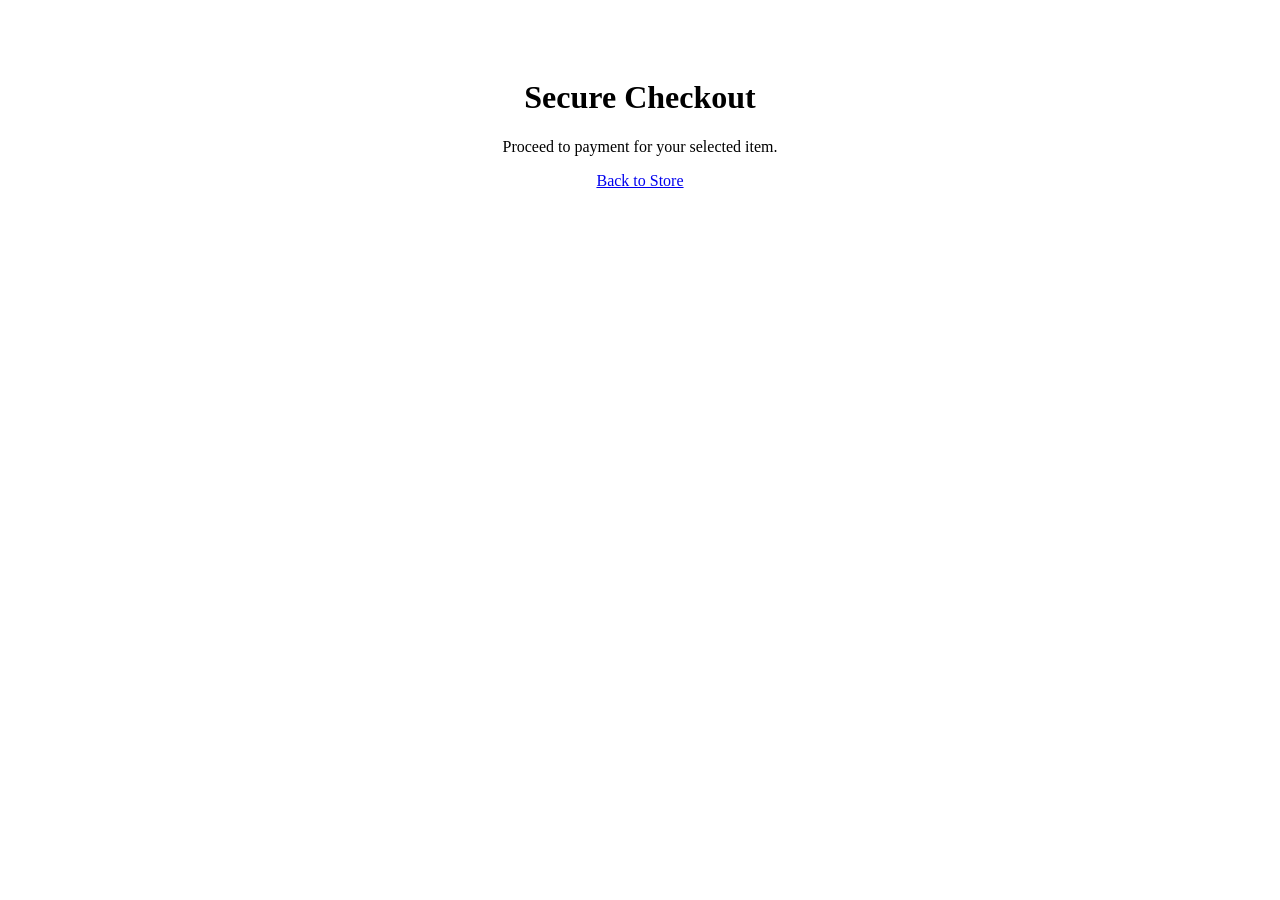
==== payments.html @ 19c26422 "Add payments.html for secure checkout page" ====
<!DOCTYPE html>
<html>
<head>
    <link rel="stylesheet" href="style.css">
</head>
<body>
    <div class="container" style="text-align: center; padding-top: 50px;">
        <h1>Secure Checkout</h1>
        <p>Proceed to payment for your selected item.</p>
        <a href="index.html" class="btn">Back to Store</a>
    </div>
</body>
</html>
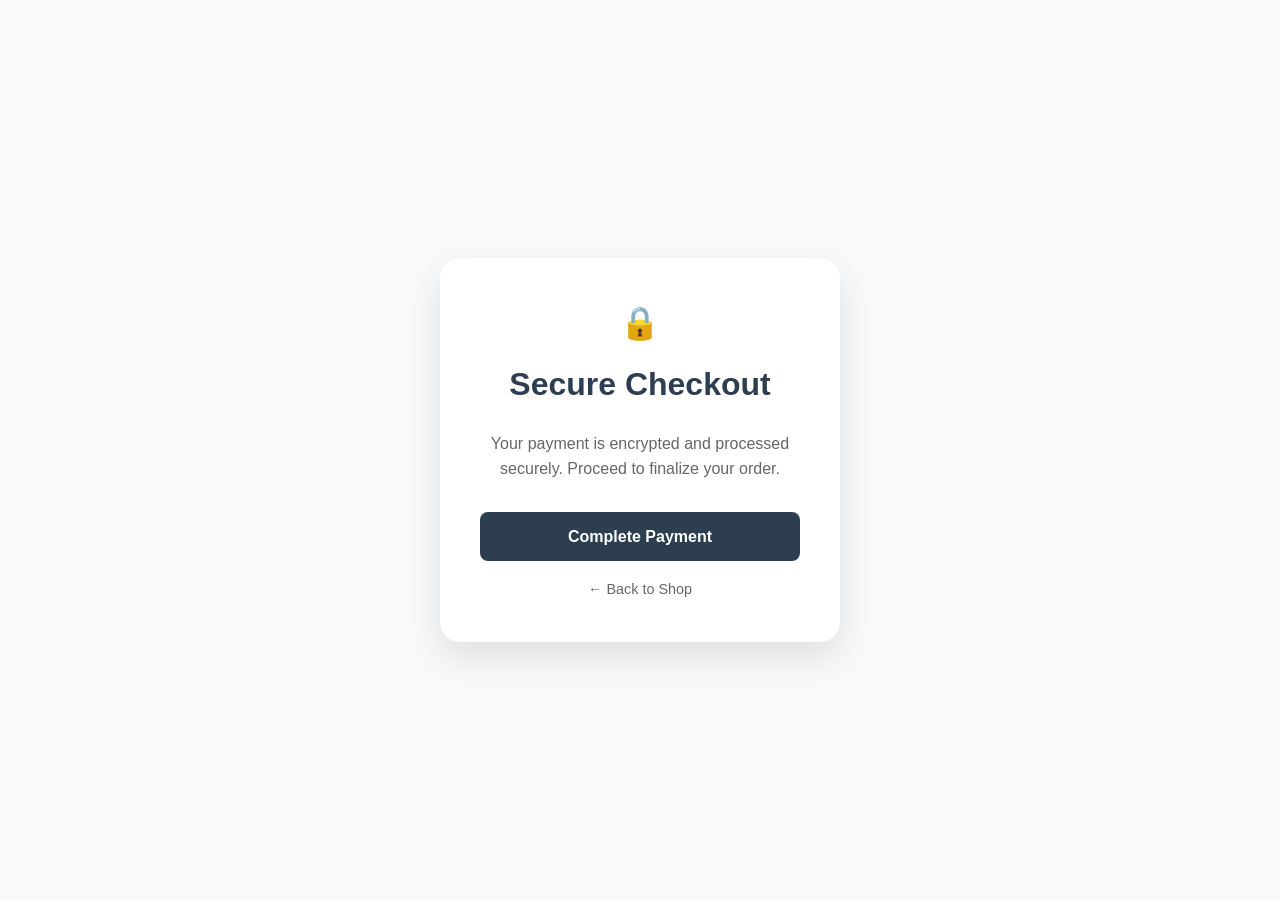
==== commit cc52d3da: "Update payments.html" ====
--- a/payments.html
+++ b/payments.html
@@ -1,13 +1,37 @@
 <!DOCTYPE html>
-<html>
+<html lang="en">
 <head>
+    <meta charset="UTF-8">
+    <meta name="viewport" content="width=device-width, initial-scale=1.0">
+    <title>Secure Checkout</title>
     <link rel="stylesheet" href="style.css">
+    <style>
+        /* Extra styles to match the store page */
+        body { display: flex; justify-content: center; align-items: center; min-height: 100vh; }
+        .checkout-card { 
+            background: #fff; 
+            padding: 40px; 
+            border-radius: 20px; 
+            box-shadow: 0 15px 35px rgba(0,0,0,0.1); 
+            text-align: center; 
+            max-width: 400px; 
+            width: 100%; 
+        }
+        .checkout-card h1 { margin-bottom: 20px; color: #2c3e50; }
+        .checkout-card p { margin-bottom: 30px; color: #666; }
+        .lock-icon { font-size: 2rem; margin-bottom: 10px; color: #27ae60; }
+    </style>
 </head>
 <body>
-    <div class="container" style="text-align: center; padding-top: 50px;">
+
+    <div class="checkout-card">
+        <div class="lock-icon">🔒</div>
         <h1>Secure Checkout</h1>
-        <p>Proceed to payment for your selected item.</p>
-        <a href="index.html" class="btn">Back to Store</a>
+        <p>Your payment is encrypted and processed securely. Proceed to finalize your order.</p>
+        
+        <a href="https://buy.stripe.com/your-link-here" class="btn" style="margin-bottom: 15px; display: block;">Complete Payment</a>
+        <a href="index.html" style="color: #666; text-decoration: none; font-size: 0.9rem;">← Back to Shop</a>
     </div>
+
 </body>
 </html>
--- a/style.css
+++ b/style.css
@@ -0,0 +1,47 @@
+* { margin: 0; padding: 0; box-sizing: border-box; }
+body { font-family: 'Segoe UI', sans-serif; background-color: #f8f9fa; color: #333; line-height: 1.6; }
+
+header { padding: 40px 20px; text-align: center; background: #fff; box-shadow: 0 2px 5px rgba(0,0,0,0.05); margin-bottom: 30px; }
+
+.container { 
+    display: grid; 
+    grid-template-columns: repeat(auto-fill, minmax(280px, 1fr)); 
+    gap: 30px; 
+    max-width: 1100px; 
+    margin: 0 auto; 
+    padding: 0 20px;
+}
+
+.card { 
+    background: #fff; 
+    padding: 20px; 
+    border-radius: 16px; 
+    box-shadow: 0 10px 20px rgba(0,0,0,0.08); 
+    text-align: center;
+    transition: transform 0.3s ease;
+}
+
+.card:hover { transform: translateY(-5px); }
+
+.card img { 
+    width: 100%; 
+    height: 220px; 
+    object-fit: cover; 
+    border-radius: 12px; 
+    margin-bottom: 15px; 
+}
+
+.card h3 { margin-bottom: 8px; font-size: 1.4rem; }
+.desc { color: #666; font-size: 0.95rem; margin-bottom: 15px; min-height: 40px; }
+.price { font-size: 1.25rem; font-weight: bold; color: #2ecc71; margin-bottom: 20px; }
+
+.btn { 
+    display: block; 
+    background: #2c3e50; 
+    color: #fff; 
+    padding: 12px; 
+    border-radius: 8px; 
+    text-decoration: none; 
+    font-weight: 600;
+}
+.btn:hover { background: #1a252f; }
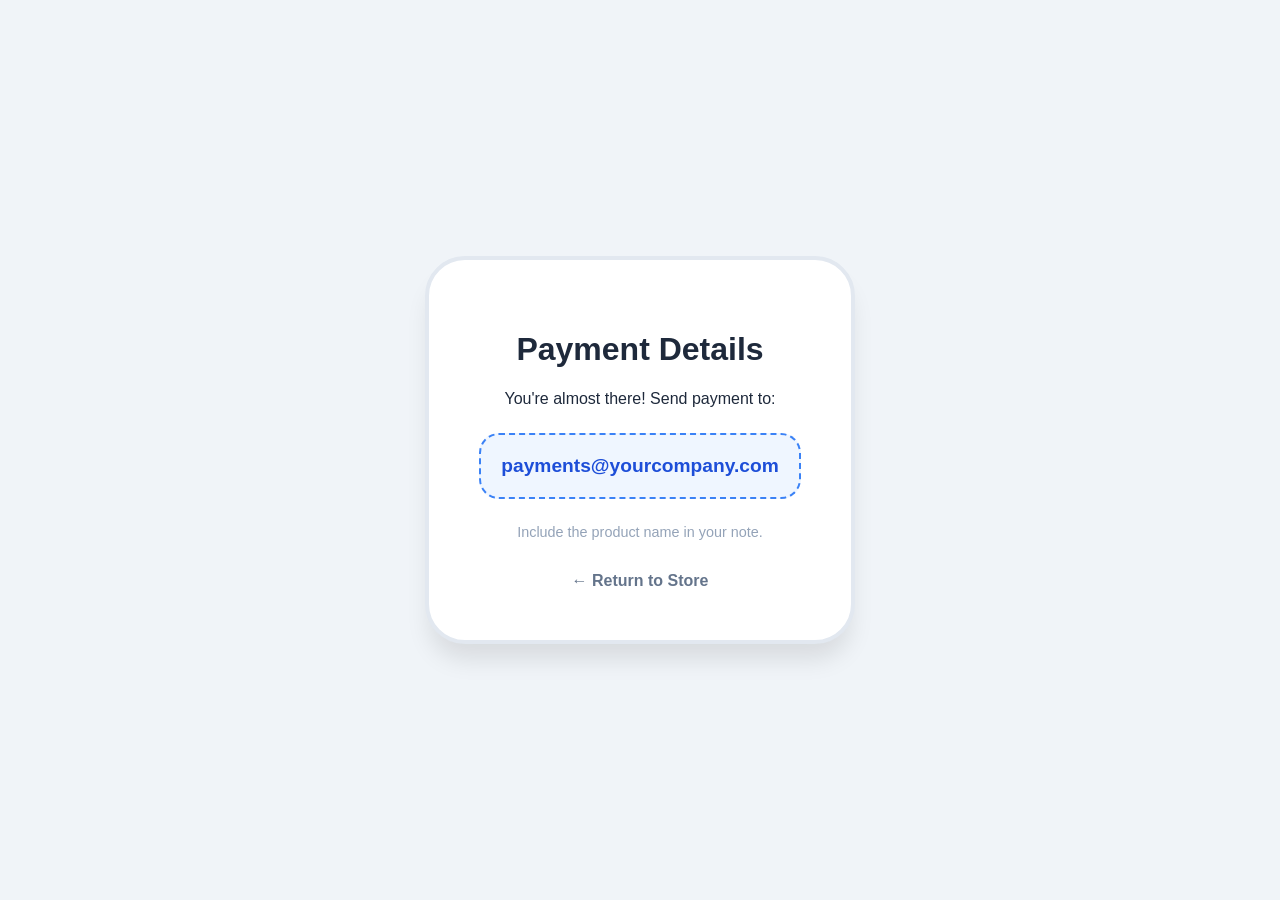
==== commit 7c758a19: "Revamp payment page layout and styles" ====
--- a/payments.html
+++ b/payments.html
@@ -2,36 +2,22 @@
 <html lang="en">
 <head>
     <meta charset="UTF-8">
-    <meta name="viewport" content="width=device-width, initial-scale=1.0">
     <title>Secure Checkout</title>
-    <link rel="stylesheet" href="style.css">
     <style>
-        /* Extra styles to match the store page */
-        body { display: flex; justify-content: center; align-items: center; min-height: 100vh; }
-        .checkout-card { 
-            background: #fff; 
-            padding: 40px; 
-            border-radius: 20px; 
-            box-shadow: 0 15px 35px rgba(0,0,0,0.1); 
-            text-align: center; 
-            max-width: 400px; 
-            width: 100%; 
-        }
-        .checkout-card h1 { margin-bottom: 20px; color: #2c3e50; }
-        .checkout-card p { margin-bottom: 30px; color: #666; }
-        .lock-icon { font-size: 2rem; margin-bottom: 10px; color: #27ae60; }
+        body { background: #f0f4f8; color: #1e293b; font-family: 'Fredoka', sans-serif; display: flex; justify-content: center; align-items: center; height: 100vh; margin: 0; }
+        .box { background: #fff; padding: 50px; border-radius: 40px; box-shadow: 0 20px 25px -5px rgba(0,0,0,0.1); text-align: center; max-width: 400px; border: 4px solid #e2e8f0; }
+        .email-box { background: #eff6ff; padding: 20px; border-radius: 20px; margin: 25px 0; border: 2px dashed #3b82f6; font-size: 1.2rem; color: #1d4ed8; font-weight: bold; }
+        .back-link { color: #64748b; text-decoration: none; font-weight: bold; }
     </style>
 </head>
 <body>
-
-    <div class="checkout-card">
-        <div class="lock-icon">🔒</div>
-        <h1>Secure Checkout</h1>
-        <p>Your payment is encrypted and processed securely. Proceed to finalize your order.</p>
-        
-        <a href="https://buy.stripe.com/your-link-here" class="btn" style="margin-bottom: 15px; display: block;">Complete Payment</a>
-        <a href="index.html" style="color: #666; text-decoration: none; font-size: 0.9rem;">← Back to Shop</a>
+    <div class="box">
+        <h1>Payment Details</h1>
+        <p>You're almost there! Send payment to:</p>
+        <div class="email-box">payments@yourcompany.com</div>
+        <p style="font-size: 0.9rem; color: #94a3b8;">Include the product name in your note.</p>
+        <br>
+        <a href="index.html" class="back-link">← Return to Store</a>
     </div>
-
 </body>
 </html>
